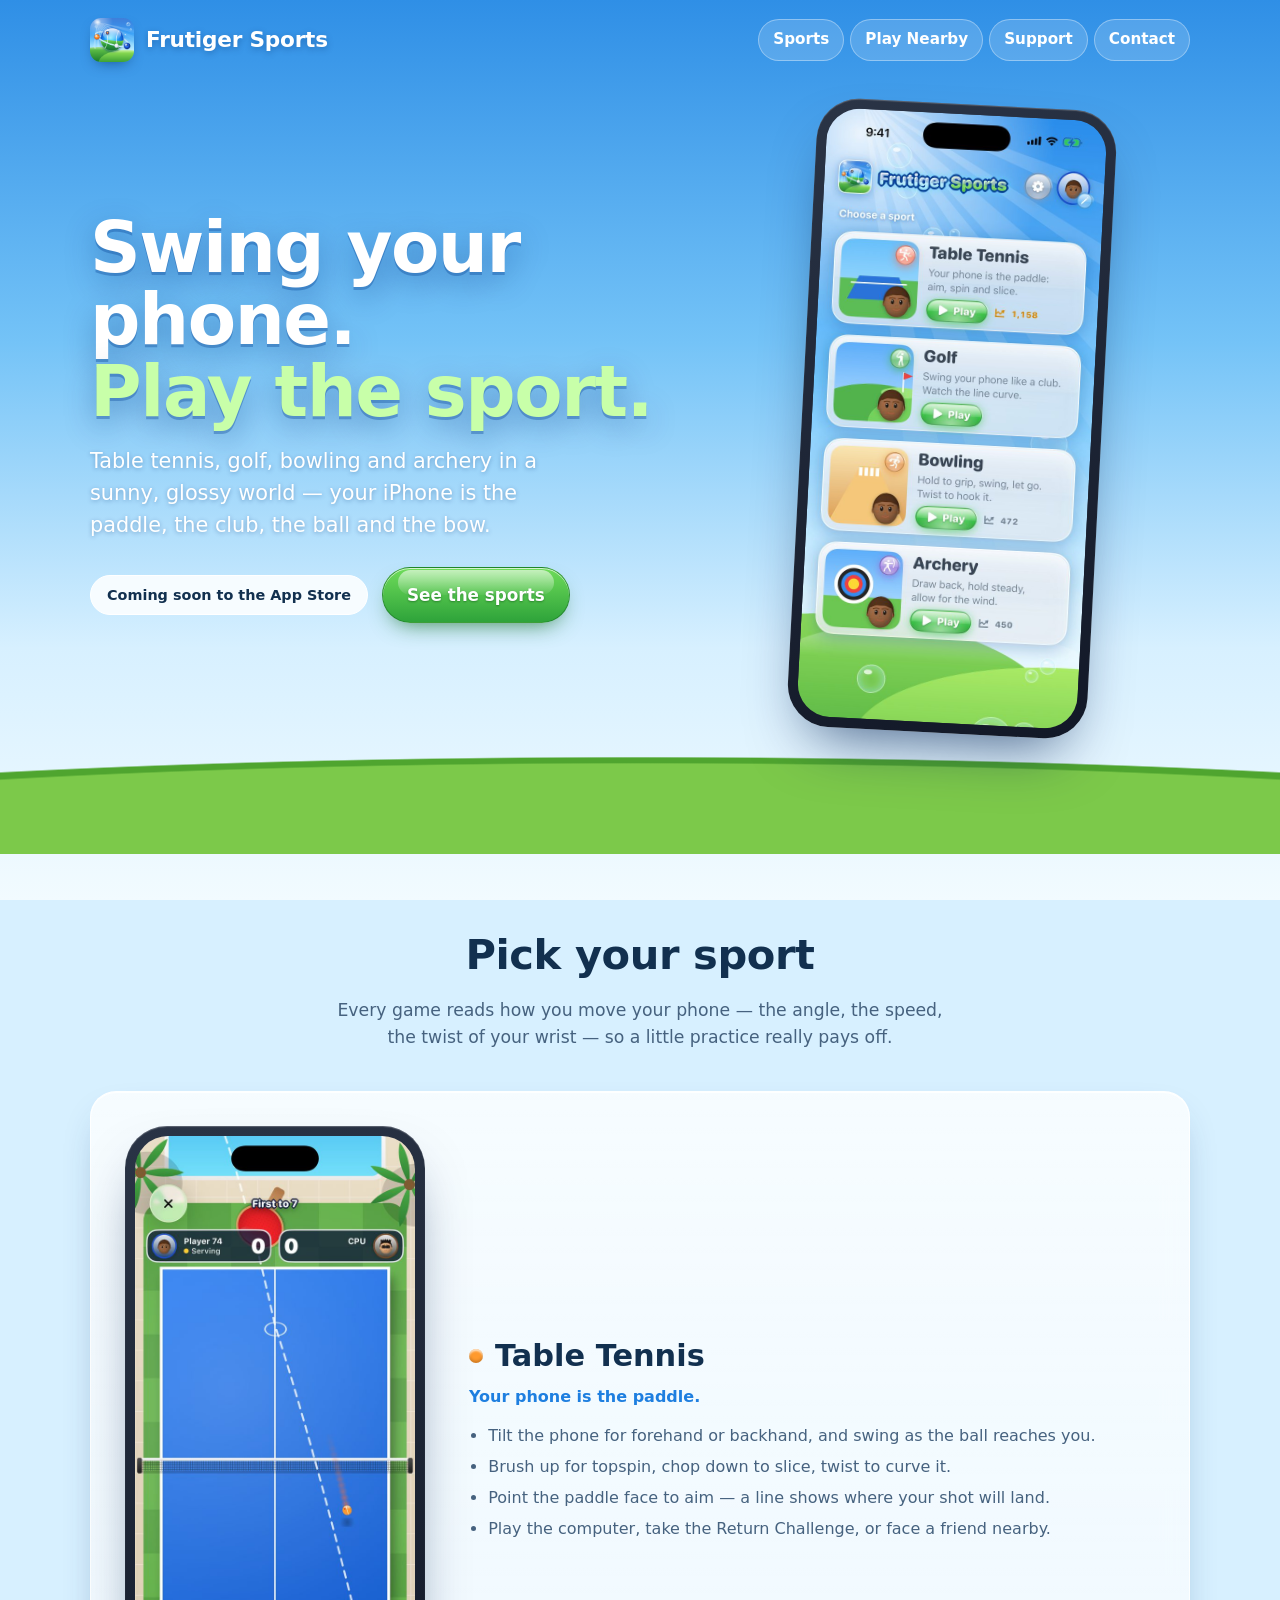
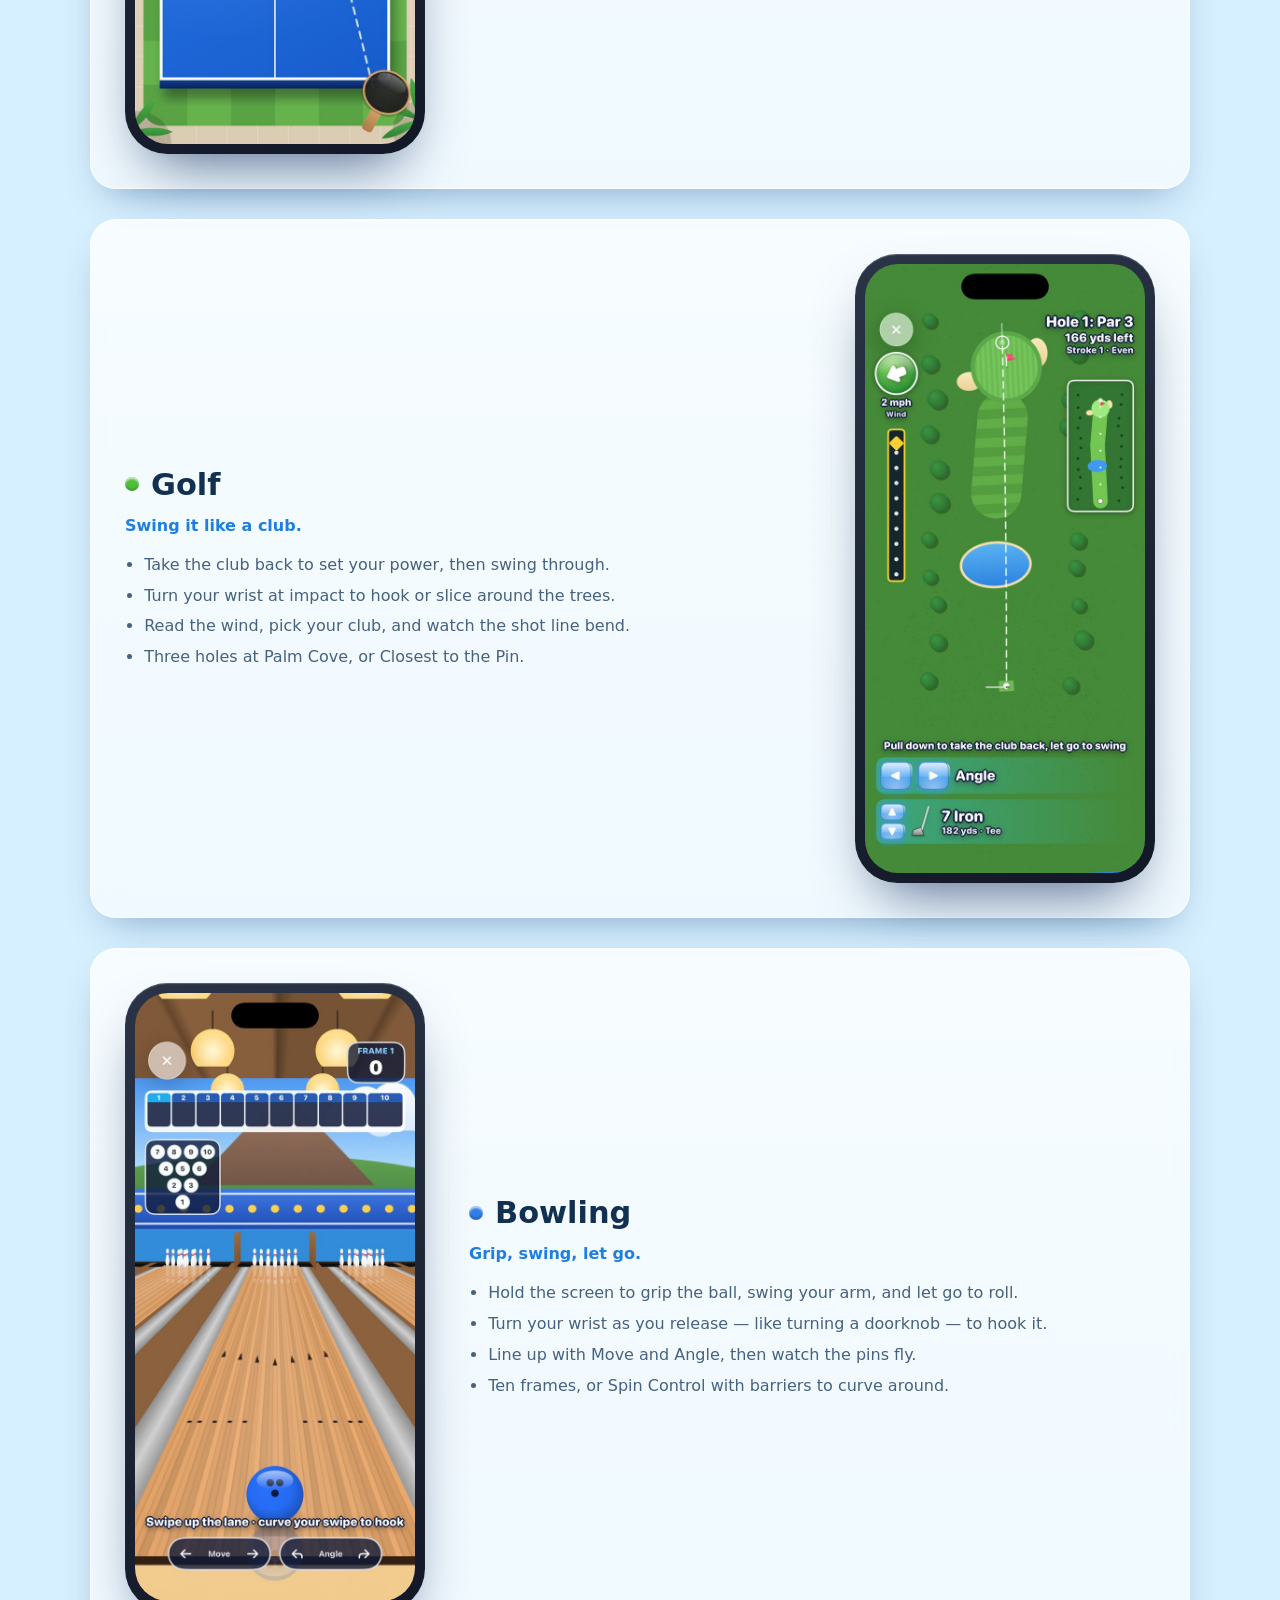
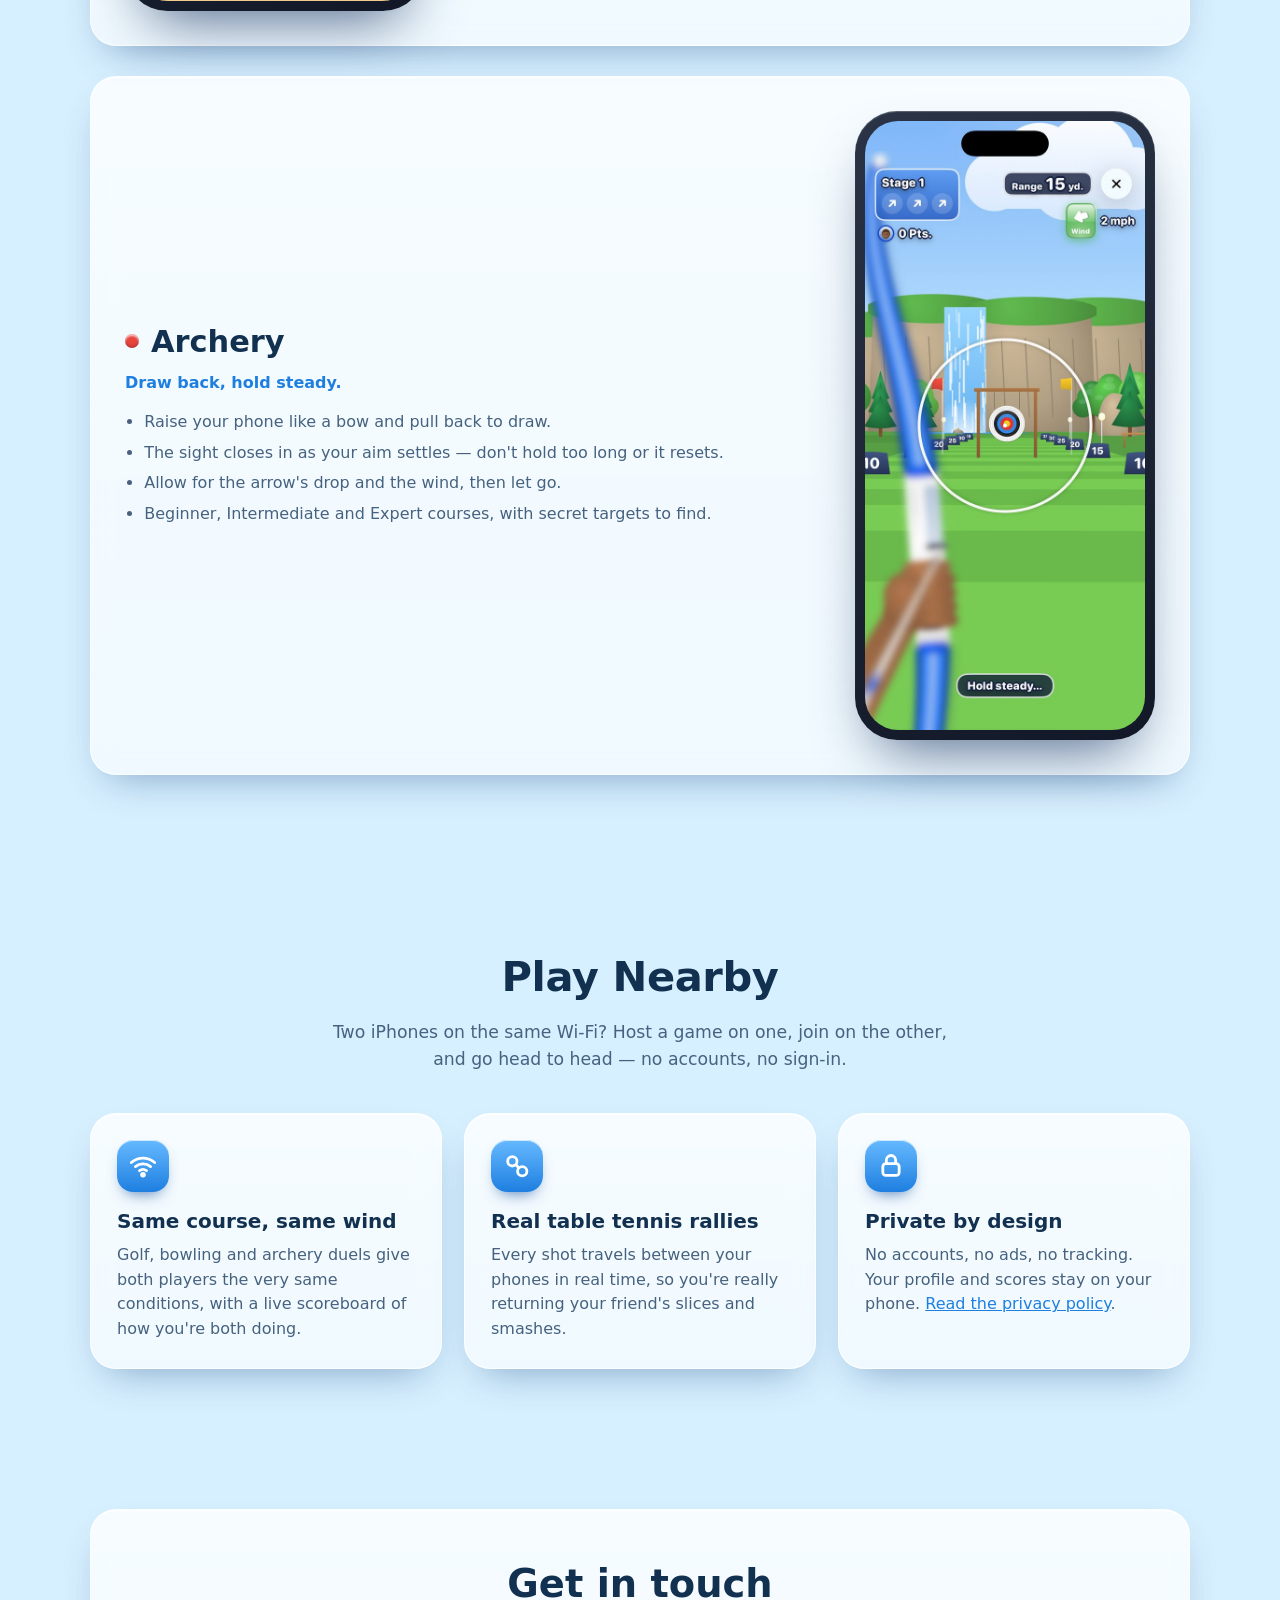
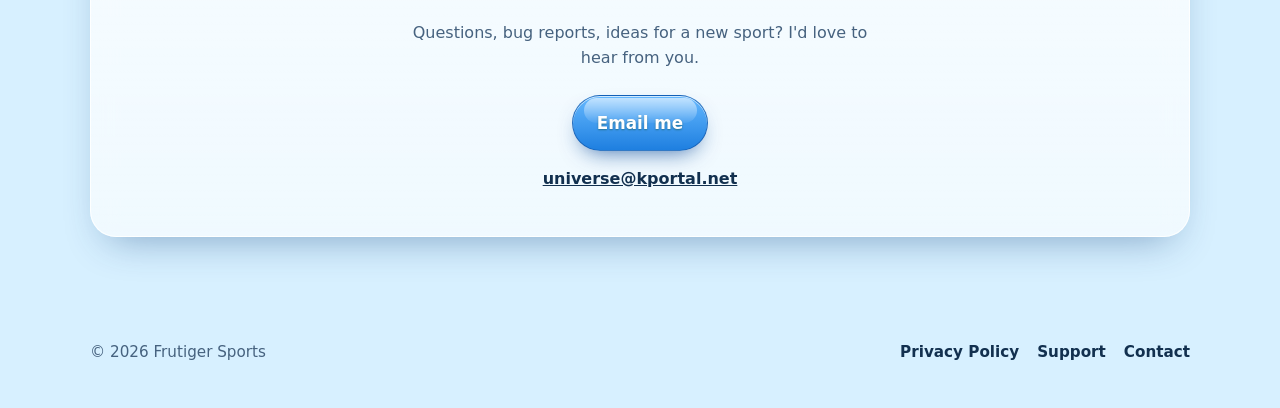
==== index.html @ fa4af1de "update" ====
<!doctype html>
<html lang="en">
<head>
  <meta charset="utf-8">
  <meta name="viewport" content="width=device-width, initial-scale=1">
  <title>Frutiger Sports — Swing your iPhone to play</title>
  <meta name="description" content="Frutiger Sports is a bright, bubbly sports game for iPhone. Swing your phone to play table tennis, golf, bowling and archery — on your own or with a friend nearby.">
  <link rel="canonical" href="https://frutigersports.kportal.net/">
  <link rel="icon" type="image/png" href="assets/favicon.png">
  <link rel="apple-touch-icon" href="assets/apple-touch-icon.png">
  <meta name="theme-color" content="#2f8fe6">
  <meta property="og:type" content="website">
  <meta property="og:title" content="Frutiger Sports">
  <meta property="og:description" content="Swing your iPhone to play table tennis, golf, bowling and archery.">
  <meta property="og:url" content="https://frutigersports.kportal.net/">
  <meta property="og:image" content="https://frutigersports.kportal.net/assets/social-card.jpg">
  <meta name="twitter:card" content="summary_large_image">
  <link rel="stylesheet" href="styles.css">
</head>
<body>
  <div class="bubbles" aria-hidden="true"><span></span><span></span><span></span><span></span><span></span><span></span></div>

  <header class="site-header">
    <div class="wrap">
      <a class="brand" href="./" aria-label="Frutiger Sports home">
        <img src="assets/icon-512.png" alt="" width="44" height="44">
        <span>Frutiger Sports</span>
      </a>
      <nav class="nav" aria-label="Main">
        <a href="#sports">Sports</a>
        <a href="#nearby">Play Nearby</a>
        <a href="support/">Support</a>
        <a href="#contact">Contact</a>
      </nav>
    </div>
  </header>

  <main>
    <section class="hero" aria-labelledby="hero-title">
      <div class="wrap">
        <div>
          <h1 id="hero-title">Swing your phone.<br><span class="green">Play the sport.</span></h1>
          <p class="lede">Table tennis, golf, bowling and archery in a sunny, glossy world — your iPhone is the paddle, the club, the ball and the bow.</p>
          <div class="actions">
            <span class="pill">Coming soon to the App Store</span>
            <a class="button" href="#sports">See the sports</a>
          </div>
        </div>
        <div class="phone">
          <img src="assets/screens/home.jpg" alt="The Frutiger Sports home screen, listing Table Tennis, Golf, Bowling and Archery" width="600" height="1305">
        </div>
      </div>
    </section>

    <section id="sports" aria-labelledby="sports-title">
      <div class="wrap">
        <h2 class="section-title" id="sports-title">Pick your sport</h2>
        <p class="section-sub">Every game reads how you move your phone — the angle, the speed, the twist of your wrist — so a little practice really pays off.</p>

        <article class="sport glass">
          <div class="phone"><img src="assets/screens/tabletennis.jpg" alt="Table tennis: the table from above with your paddle at the bottom and a dashed line showing where your shot will go" width="600" height="1305" loading="lazy"></div>
          <div>
            <h3><span class="dot" style="background:#ff9a2e"></span>Table Tennis</h3>
            <p class="tag">Your phone is the paddle.</p>
            <ul>
              <li>Tilt the phone for forehand or backhand, and swing as the ball reaches you.</li>
              <li>Brush up for topspin, chop down to slice, twist to curve it.</li>
              <li>Point the paddle face to aim — a line shows where your shot will land.</li>
              <li>Play the computer, take the Return Challenge, or face a friend nearby.</li>
            </ul>
          </div>
        </article>

        <article class="sport glass">
          <div class="phone"><img src="assets/screens/golf.jpg" alt="Golf: a hole seen from above with the wind, power meter and course map" width="600" height="1305" loading="lazy"></div>
          <div>
            <h3><span class="dot" style="background:#4fbf3a"></span>Golf</h3>
            <p class="tag">Swing it like a club.</p>
            <ul>
              <li>Take the club back to set your power, then swing through.</li>
              <li>Turn your wrist at impact to hook or slice around the trees.</li>
              <li>Read the wind, pick your club, and watch the shot line bend.</li>
              <li>Three holes at Palm Cove, or Closest to the Pin.</li>
            </ul>
          </div>
        </article>

        <article class="sport glass">
          <div class="phone"><img src="assets/screens/bowling.jpg" alt="Bowling: looking down a glossy lane at the pins, with the ball at the foul line" width="600" height="1305" loading="lazy"></div>
          <div>
            <h3><span class="dot" style="background:#2f7fe6"></span>Bowling</h3>
            <p class="tag">Grip, swing, let go.</p>
            <ul>
              <li>Hold the screen to grip the ball, swing your arm, and let go to roll.</li>
              <li>Turn your wrist as you release — like turning a doorknob — to hook it.</li>
              <li>Line up with Move and Angle, then watch the pins fly.</li>
              <li>Ten frames, or Spin Control with barriers to curve around.</li>
            </ul>
          </div>
        </article>

        <article class="sport glass">
          <div class="phone"><img src="assets/screens/archery.jpg" alt="Archery: aiming at a target through a sight circle, with the bow held out of focus" width="600" height="1305" loading="lazy"></div>
          <div>
            <h3><span class="dot" style="background:#e8453c"></span>Archery</h3>
            <p class="tag">Draw back, hold steady.</p>
            <ul>
              <li>Raise your phone like a bow and pull back to draw.</li>
              <li>The sight closes in as your aim settles — don't hold too long or it resets.</li>
              <li>Allow for the arrow's drop and the wind, then let go.</li>
              <li>Beginner, Intermediate and Expert courses, with secret targets to find.</li>
            </ul>
          </div>
        </article>
      </div>
    </section>

    <section id="nearby" aria-labelledby="nearby-title">
      <div class="wrap">
        <h2 class="section-title" id="nearby-title">Play Nearby</h2>
        <p class="section-sub">Two iPhones on the same Wi‑Fi? Host a game on one, join on the other, and go head to head — no accounts, no sign‑in.</p>
        <div class="features">
          <div class="feature glass">
            <div class="icon" aria-hidden="true">
              <svg width="28" height="28" viewBox="0 0 24 24" fill="none" stroke="currentColor" stroke-width="2.4" stroke-linecap="round"><path d="M2 9a15 15 0 0 1 20 0"/><path d="M5.5 12.5a10 10 0 0 1 13 0"/><path d="M9 16a5 5 0 0 1 6 0"/><circle cx="12" cy="19.5" r="1.2" fill="currentColor"/></svg>
            </div>
            <h3>Same course, same wind</h3>
            <p>Golf, bowling and archery duels give both players the very same conditions, with a live scoreboard of how you're both doing.</p>
          </div>
          <div class="feature glass">
            <div class="icon" aria-hidden="true">
              <svg width="28" height="28" viewBox="0 0 24 24" fill="none" stroke="currentColor" stroke-width="2.4" stroke-linecap="round"><circle cx="8" cy="8" r="4"/><circle cx="16.5" cy="16.5" r="4"/><path d="M11 11l2.5 2.5"/></svg>
            </div>
            <h3>Real table tennis rallies</h3>
            <p>Every shot travels between your phones in real time, so you're really returning your friend's slices and smashes.</p>
          </div>
          <div class="feature glass">
            <div class="icon" aria-hidden="true">
              <svg width="28" height="28" viewBox="0 0 24 24" fill="none" stroke="currentColor" stroke-width="2.4" stroke-linecap="round" stroke-linejoin="round"><rect x="5" y="10" width="14" height="10" rx="2.5"/><path d="M8 10V7a4 4 0 0 1 8 0v3"/></svg>
            </div>
            <h3>Private by design</h3>
            <p>No accounts, no ads, no tracking. Your profile and scores stay on your phone. <a href="privacy/">Read the privacy policy</a>.</p>
          </div>
        </div>
      </div>
    </section>

    <section id="contact" aria-labelledby="contact-title">
      <div class="wrap">
        <div class="contact glass">
          <h2 id="contact-title">Get in touch</h2>
          <p>Questions, bug reports, ideas for a new sport? I'd love to hear from you.</p>
          <a class="button blue" href="mailto:universe@kportal.net?subject=Frutiger%20Sports">Email me</a>
          <a class="email" href="mailto:universe@kportal.net?subject=Frutiger%20Sports">universe@kportal.net</a>
        </div>
      </div>
    </section>
  </main>

  <footer class="site-footer">
    <div class="wrap">
      <span>© 2026 Frutiger Sports</span>
      <nav aria-label="Footer">
        <a href="privacy/">Privacy Policy</a>
        <a href="support/">Support</a>
        <a href="mailto:universe@kportal.net?subject=Frutiger%20Sports">Contact</a>
      </nav>
    </div>
  </footer>
</body>
</html>
---- styles.css ----
/* Frutiger Sports — site styles. Sky, glass and glossy buttons, like the app. No external fonts or scripts. */

:root {
  color-scheme: light;
  --sky-top: #2f8fe6;
  --sky-mid: #74c3f7;
  --sky-low: #d7f0ff;
  --grass: #7cc94a;
  --grass-deep: #4fa52f;
  --ink: #12304f;
  --ink-soft: #46627f;
  --glass: rgba(255, 255, 255, 0.62);
  --glass-edge: rgba(255, 255, 255, 0.85);
  --accent: #1e7fe0;
  --green-top: #6fdc5a;
  --green-bot: #2ea33a;
  --radius: 26px;
  --shadow: 0 18px 40px -18px rgba(10, 60, 120, 0.45);
  --font: ui-rounded, "SF Pro Rounded", "Nunito", "Varela Round", system-ui, -apple-system, "Segoe UI", Roboto, sans-serif;
}

* { box-sizing: border-box; }

html { scroll-behavior: smooth; }

body {
  margin: 0;
  font-family: var(--font);
  color: var(--ink);
  background: linear-gradient(180deg, var(--sky-top) 0%, var(--sky-mid) 38%, var(--sky-low) 72%, #f2fbff 100%) fixed;
  background-color: var(--sky-low);
  line-height: 1.55;
  -webkit-font-smoothing: antialiased;
  overflow-x: hidden;
}

img { max-width: 100%; display: block; }

a { color: var(--accent); }

.wrap { width: min(1100px, 100% - 32px); margin-inline: auto; }

/* Floating bubbles behind everything. */
.bubbles { position: fixed; inset: 0; pointer-events: none; z-index: 0; overflow: hidden; }
.bubbles span {
  position: absolute;
  bottom: -120px;
  border-radius: 50%;
  background: radial-gradient(circle at 32% 28%, rgba(255,255,255,0.95) 0 9%, rgba(255,255,255,0.18) 22%, rgba(255,255,255,0.06) 60%, rgba(255,255,255,0.35) 100%);
  border: 1px solid rgba(255, 255, 255, 0.55);
  animation: rise linear infinite;
}
.bubbles span:nth-child(1) { left: 6%;  width: 46px; height: 46px; animation-duration: 19s; }
.bubbles span:nth-child(2) { left: 22%; width: 22px; height: 22px; animation-duration: 14s; animation-delay: -6s; }
.bubbles span:nth-child(3) { left: 41%; width: 64px; height: 64px; animation-duration: 24s; animation-delay: -12s; }
.bubbles span:nth-child(4) { left: 63%; width: 30px; height: 30px; animation-duration: 17s; animation-delay: -3s; }
.bubbles span:nth-child(5) { left: 80%; width: 52px; height: 52px; animation-duration: 21s; animation-delay: -9s; }
.bubbles span:nth-child(6) { left: 92%; width: 18px; height: 18px; animation-duration: 13s; animation-delay: -5s; }
@keyframes rise {
  from { transform: translateY(0) translateX(0); opacity: 0; }
  10% { opacity: 1; }
  to { transform: translateY(-115vh) translateX(30px); opacity: 0.2; }
}
@media (prefers-reduced-motion: reduce) {
  .bubbles span { animation: none; display: none; }
  html { scroll-behavior: auto; }
}

main, header, footer { position: relative; z-index: 1; }

/* Header */
.site-header { padding: 18px 0; }
.site-header .wrap { display: flex; align-items: center; justify-content: space-between; gap: 16px; flex-wrap: wrap; }
.brand { display: flex; align-items: center; gap: 12px; text-decoration: none; color: #fff; }
.brand img { width: 44px; height: 44px; border-radius: 11px; box-shadow: 0 6px 14px -6px rgba(0, 40, 90, 0.6); }
.brand span { font-size: 1.35rem; font-weight: 800; letter-spacing: -0.01em; text-shadow: 0 2px 6px rgba(0, 50, 110, 0.35); }
.nav { display: flex; gap: 6px; flex-wrap: wrap; }
.nav a {
  color: #fff; text-decoration: none; font-weight: 700; font-size: 0.95rem;
  padding: 8px 14px; border-radius: 999px;
  background: rgba(255, 255, 255, 0.16); border: 1px solid rgba(255, 255, 255, 0.35);
}
.nav a:hover, .nav a:focus-visible { background: rgba(255, 255, 255, 0.3); }

/* Glass panel */
.glass {
  background: linear-gradient(180deg, rgba(255,255,255,0.78), var(--glass));
  border: 1px solid var(--glass-edge);
  border-radius: var(--radius);
  box-shadow: var(--shadow), inset 0 1px 0 rgba(255, 255, 255, 0.9);
  -webkit-backdrop-filter: blur(14px);
  backdrop-filter: blur(14px);
}

/* Glossy buttons */
.button {
  display: inline-flex; align-items: center; gap: 10px;
  padding: 14px 24px; border-radius: 999px;
  font-weight: 800; font-size: 1.05rem; text-decoration: none; color: #fff;
  background: linear-gradient(180deg, var(--green-top), var(--green-bot));
  border: 1px solid rgba(20, 110, 30, 0.55);
  box-shadow: 0 10px 22px -10px rgba(20, 110, 30, 0.8), inset 0 1px 0 rgba(255, 255, 255, 0.7);
  text-shadow: 0 1px 2px rgba(0, 60, 10, 0.4);
  position: relative; overflow: hidden;
}
.button::before {
  content: ""; position: absolute; left: 8%; right: 8%; top: 2px; height: 46%;
  border-radius: 999px; background: linear-gradient(180deg, rgba(255,255,255,0.6), rgba(255,255,255,0.05));
}
.button:hover { filter: brightness(1.05); }
.button.blue {
  background: linear-gradient(180deg, #66b9ff, #1e7fe0);
  border-color: rgba(10, 70, 150, 0.55);
  box-shadow: 0 10px 22px -10px rgba(10, 70, 150, 0.8), inset 0 1px 0 rgba(255, 255, 255, 0.7);
}
.pill {
  display: inline-block; padding: 8px 16px; border-radius: 999px;
  background: rgba(255, 255, 255, 0.85); color: var(--ink); font-weight: 800; font-size: 0.9rem;
  border: 1px solid #fff;
}

/* Hero */
.hero { padding: 24px 0 120px; position: relative; }
.hero .wrap { display: grid; grid-template-columns: 1.1fr 0.9fr; gap: 40px; align-items: center; }
.hero h1 {
  font-size: clamp(2.6rem, 6.5vw, 4.4rem); line-height: 1.02; margin: 0 0 16px; letter-spacing: -0.02em;
  color: #fff; text-shadow: 0 3px 0 rgba(10, 70, 150, 0.35), 0 10px 30px rgba(0, 50, 120, 0.35);
}
.hero h1 .green { color: #c8ffa9; }
.hero p.lede { font-size: clamp(1.1rem, 2.4vw, 1.3rem); color: #fff; max-width: 34ch; margin: 0 0 26px; text-shadow: 0 1px 4px rgba(0, 50, 110, 0.35); }
.hero .actions { display: flex; gap: 14px; flex-wrap: wrap; align-items: center; }
.hero::after {
  content: ""; position: absolute; left: -10%; right: -10%; bottom: -1px; height: 150px; z-index: -1;
  background: radial-gradient(120% 100% at 50% 100%, var(--grass) 0 60%, transparent 61%),
              radial-gradient(120% 100% at 50% 100%, var(--grass-deep) 0 64%, transparent 65%);
}

/* Phones */
.phone {
  position: relative; border-radius: 42px; padding: 10px;
  background: linear-gradient(160deg, #2a3446, #121827);
  box-shadow: 0 30px 60px -24px rgba(0, 30, 80, 0.7), inset 0 1px 1px rgba(255, 255, 255, 0.25);
  width: min(300px, 100%); margin-inline: auto;
}
.phone img { border-radius: 33px; width: 100%; height: auto; }
.hero .phone { transform: rotate(3deg); }

/* Sections */
section { padding: 70px 0; }
.section-title { text-align: center; margin: 0 0 10px; font-size: clamp(1.9rem, 4vw, 2.6rem); letter-spacing: -0.01em; }
.section-sub { text-align: center; color: var(--ink-soft); margin: 0 auto 40px; max-width: 56ch; font-size: 1.08rem; }

.sport {
  display: grid; grid-template-columns: 300px 1fr; gap: 44px; align-items: center;
  padding: 34px; margin-bottom: 30px;
}
.sport:nth-of-type(even) { grid-template-columns: 1fr 300px; }
.sport:nth-of-type(even) .phone { order: 2; }
.sport h3 { font-size: 1.9rem; margin: 0 0 6px; display: flex; align-items: center; gap: 12px; }
.sport .tag { color: var(--accent); font-weight: 800; margin: 0 0 14px; }
.sport ul { margin: 0; padding-left: 1.2em; color: var(--ink-soft); }
.sport li { margin: 6px 0; }
.dot { width: 14px; height: 14px; border-radius: 50%; display: inline-block; box-shadow: inset 0 -2px 3px rgba(0,0,0,0.2), inset 0 2px 2px rgba(255,255,255,0.7); }

.features { display: grid; grid-template-columns: repeat(3, 1fr); gap: 22px; }
.feature { padding: 26px; }
.feature h3 { margin: 0 0 6px; font-size: 1.25rem; }
.feature p { margin: 0; color: var(--ink-soft); }
.feature .icon {
  width: 52px; height: 52px; border-radius: 16px; display: grid; place-items: center; margin-bottom: 14px;
  font-size: 1.6rem; color: #fff;
  background: linear-gradient(180deg, #66b9ff, #1e7fe0);
  box-shadow: 0 8px 16px -8px rgba(10, 70, 150, 0.8), inset 0 1px 0 rgba(255, 255, 255, 0.7);
}

.contact { text-align: center; padding: 44px 28px; }
.contact h2 { margin: 0 0 8px; font-size: clamp(1.8rem, 4vw, 2.4rem); }
.contact p { color: var(--ink-soft); margin: 0 auto 24px; max-width: 48ch; }
.contact .email { display: block; margin-top: 16px; font-weight: 800; color: var(--ink); word-break: break-all; }

/* Document pages (privacy, support) */
.doc { padding: 40px clamp(20px, 5vw, 56px); margin: 10px auto 70px; max-width: 820px; }
.doc h1 { font-size: clamp(2rem, 5vw, 2.8rem); margin: 0 0 4px; letter-spacing: -0.01em; }
.doc .updated { color: var(--ink-soft); margin: 0 0 28px; }
.doc h2 { font-size: 1.35rem; margin: 34px 0 8px; }
.doc p, .doc li { color: #23405d; }
.doc ul { padding-left: 1.25em; }
.doc li { margin: 6px 0; }
.summary { background: rgba(124, 201, 74, 0.16); border: 1px solid rgba(79, 165, 47, 0.35); border-radius: 18px; padding: 16px 20px; }
.summary p { margin: 0; color: #24451a; font-weight: 600; }
.faq details { border-top: 1px solid rgba(18, 48, 79, 0.12); padding: 14px 0; }
.faq details:last-of-type { border-bottom: 1px solid rgba(18, 48, 79, 0.12); }
.faq summary { cursor: pointer; font-weight: 800; color: var(--ink); }
.faq details p { margin: 10px 0 0; }

/* Footer */
.site-footer { padding: 34px 0 44px; color: var(--ink-soft); font-size: 0.95rem; }
.site-footer .wrap { display: flex; justify-content: space-between; gap: 16px; flex-wrap: wrap; }
.site-footer nav { display: flex; gap: 18px; flex-wrap: wrap; }
.site-footer a { color: var(--ink); font-weight: 700; text-decoration: none; }
.site-footer a:hover { text-decoration: underline; }

:focus-visible { outline: 3px solid #ffd54a; outline-offset: 3px; }

/* Phones and small tablets */
@media (max-width: 860px) {
  .hero .wrap { grid-template-columns: 1fr; text-align: center; }
  .hero p.lede { margin-inline: auto; }
  .hero .actions { justify-content: center; }
  .hero .phone { transform: none; width: min(260px, 80%); }
  .sport, .sport:nth-of-type(even) { grid-template-columns: 1fr; padding: 24px 18px; gap: 26px; }
  .sport:nth-of-type(even) .phone { order: 0; }
  .sport .phone { width: min(240px, 78%); }
  .features { grid-template-columns: 1fr; }
  section { padding: 50px 0; }
}
@media (max-width: 480px) {
  .nav a { padding: 7px 11px; font-size: 0.88rem; }
  .brand span { font-size: 1.15rem; }
}
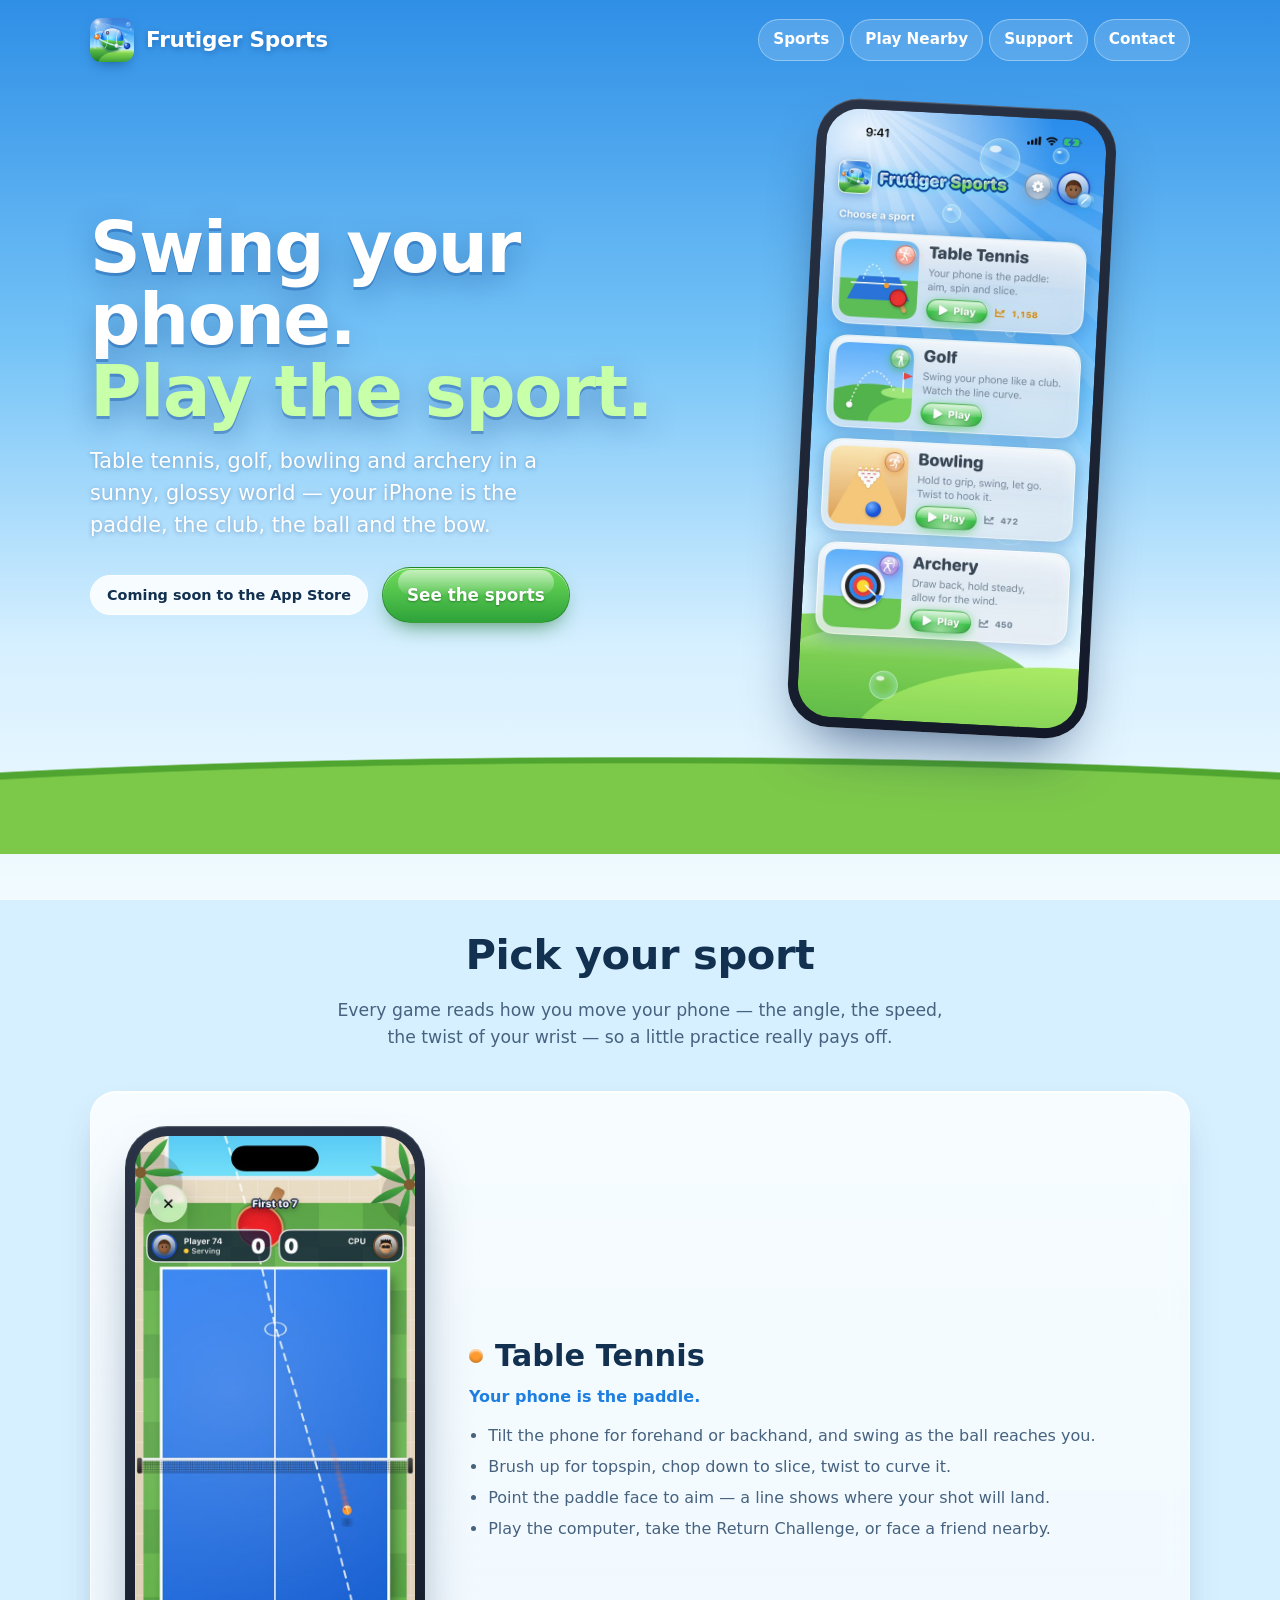
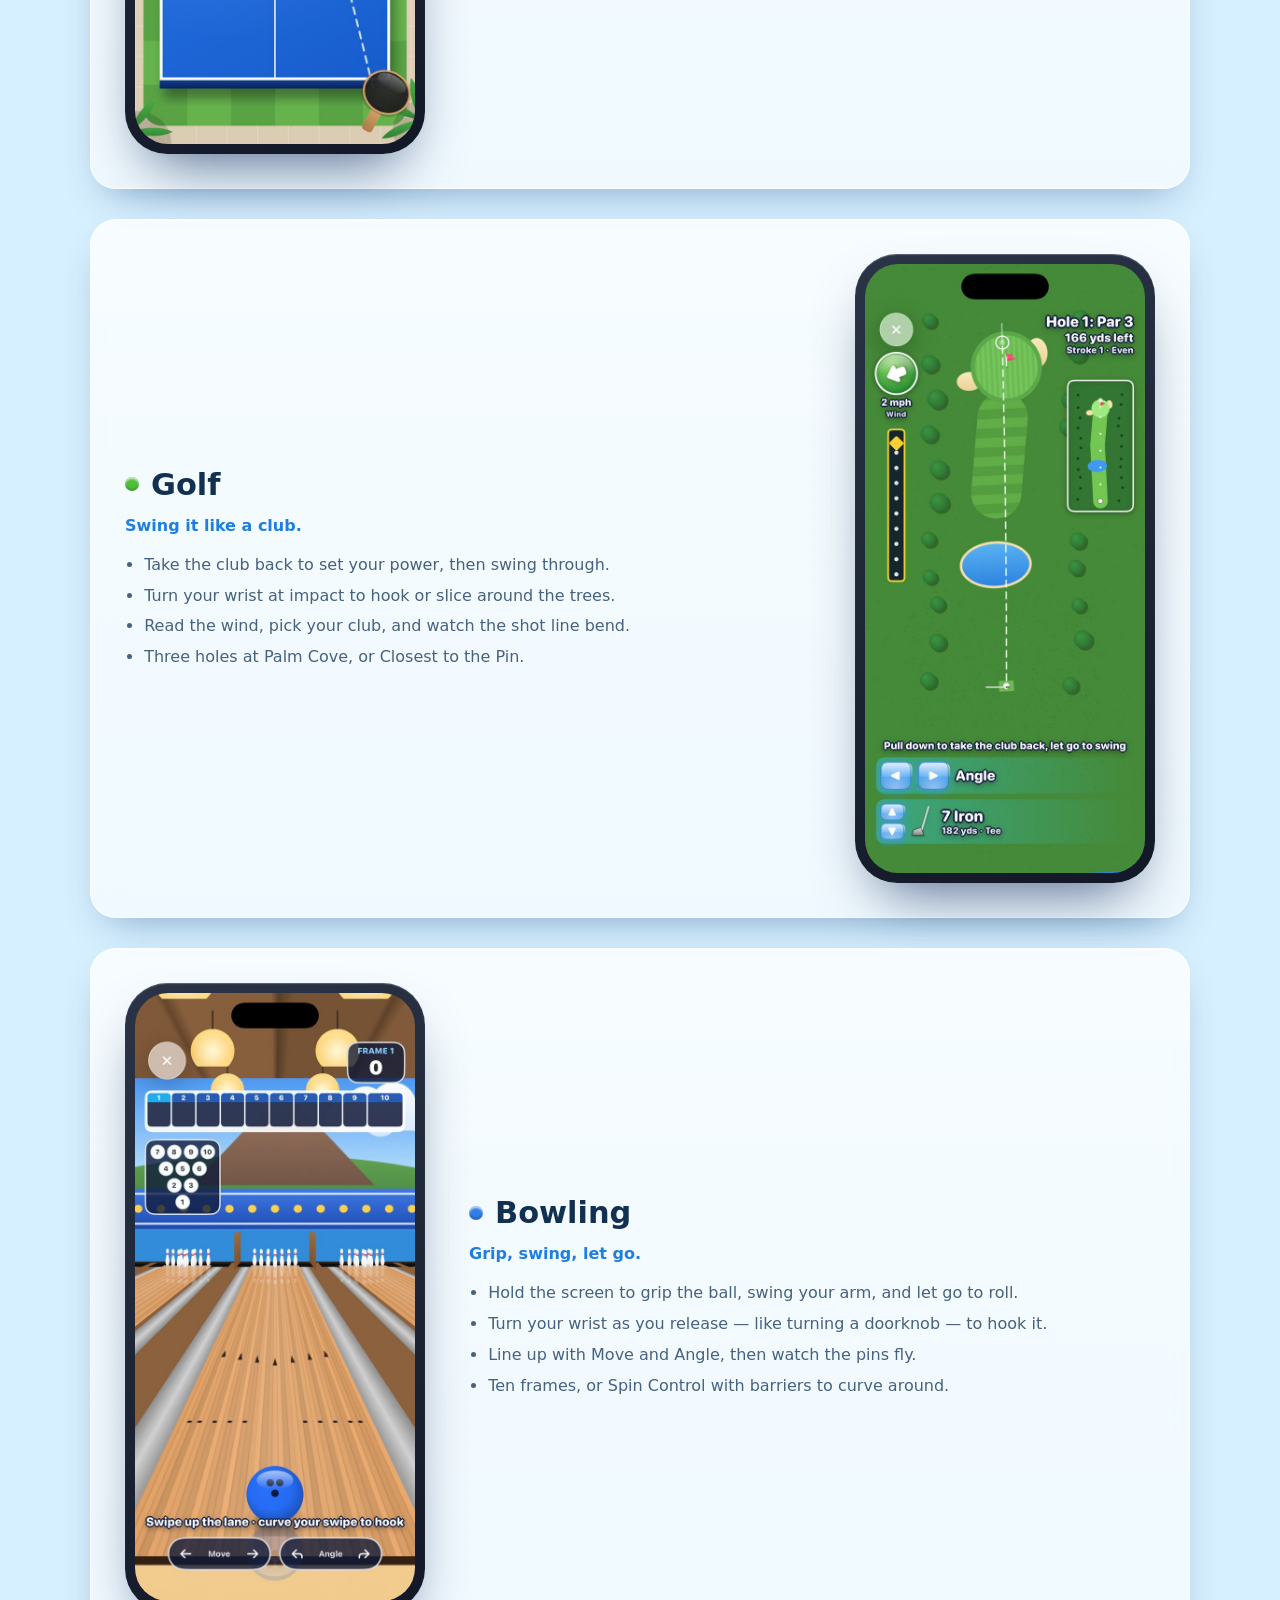
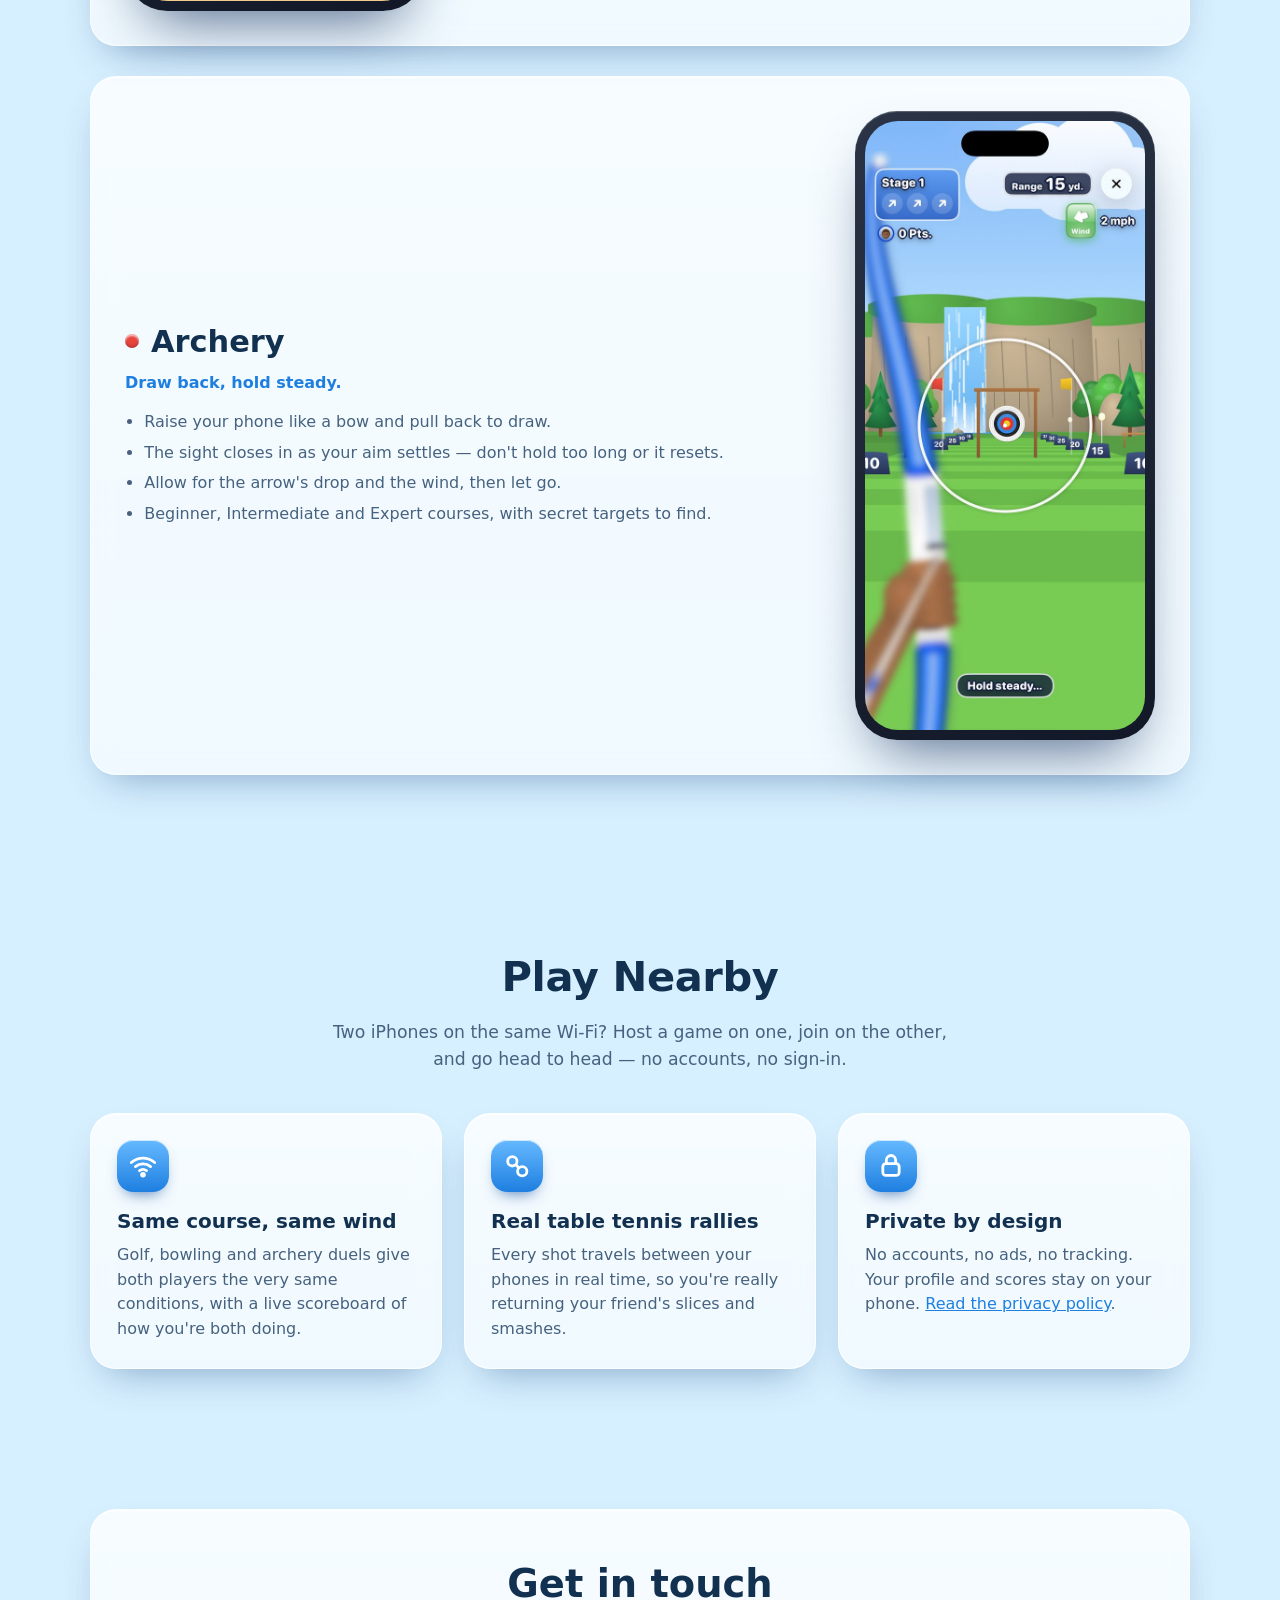
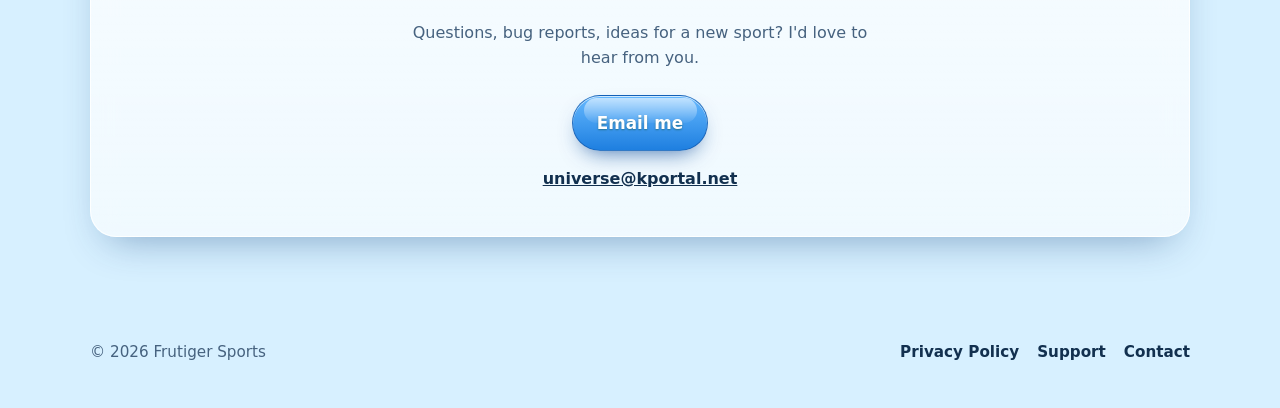
==== commit d1b4c15e: "Ask search engines not to index the site Co-Authored-By: Claude Opus 5.5 <noreply@anthropic.com>" ====
--- a/index.html
+++ b/index.html
@@ -2,6 +2,7 @@
 <html lang="en">
 <head>
   <meta charset="utf-8">
+  <meta name="robots" content="noindex">
   <meta name="viewport" content="width=device-width, initial-scale=1">
   <title>Frutiger Sports — Swing your iPhone to play</title>
   <meta name="description" content="Frutiger Sports is a bright, bubbly sports game for iPhone. Swing your phone to play table tennis, golf, bowling and archery — on your own or with a friend nearby.">
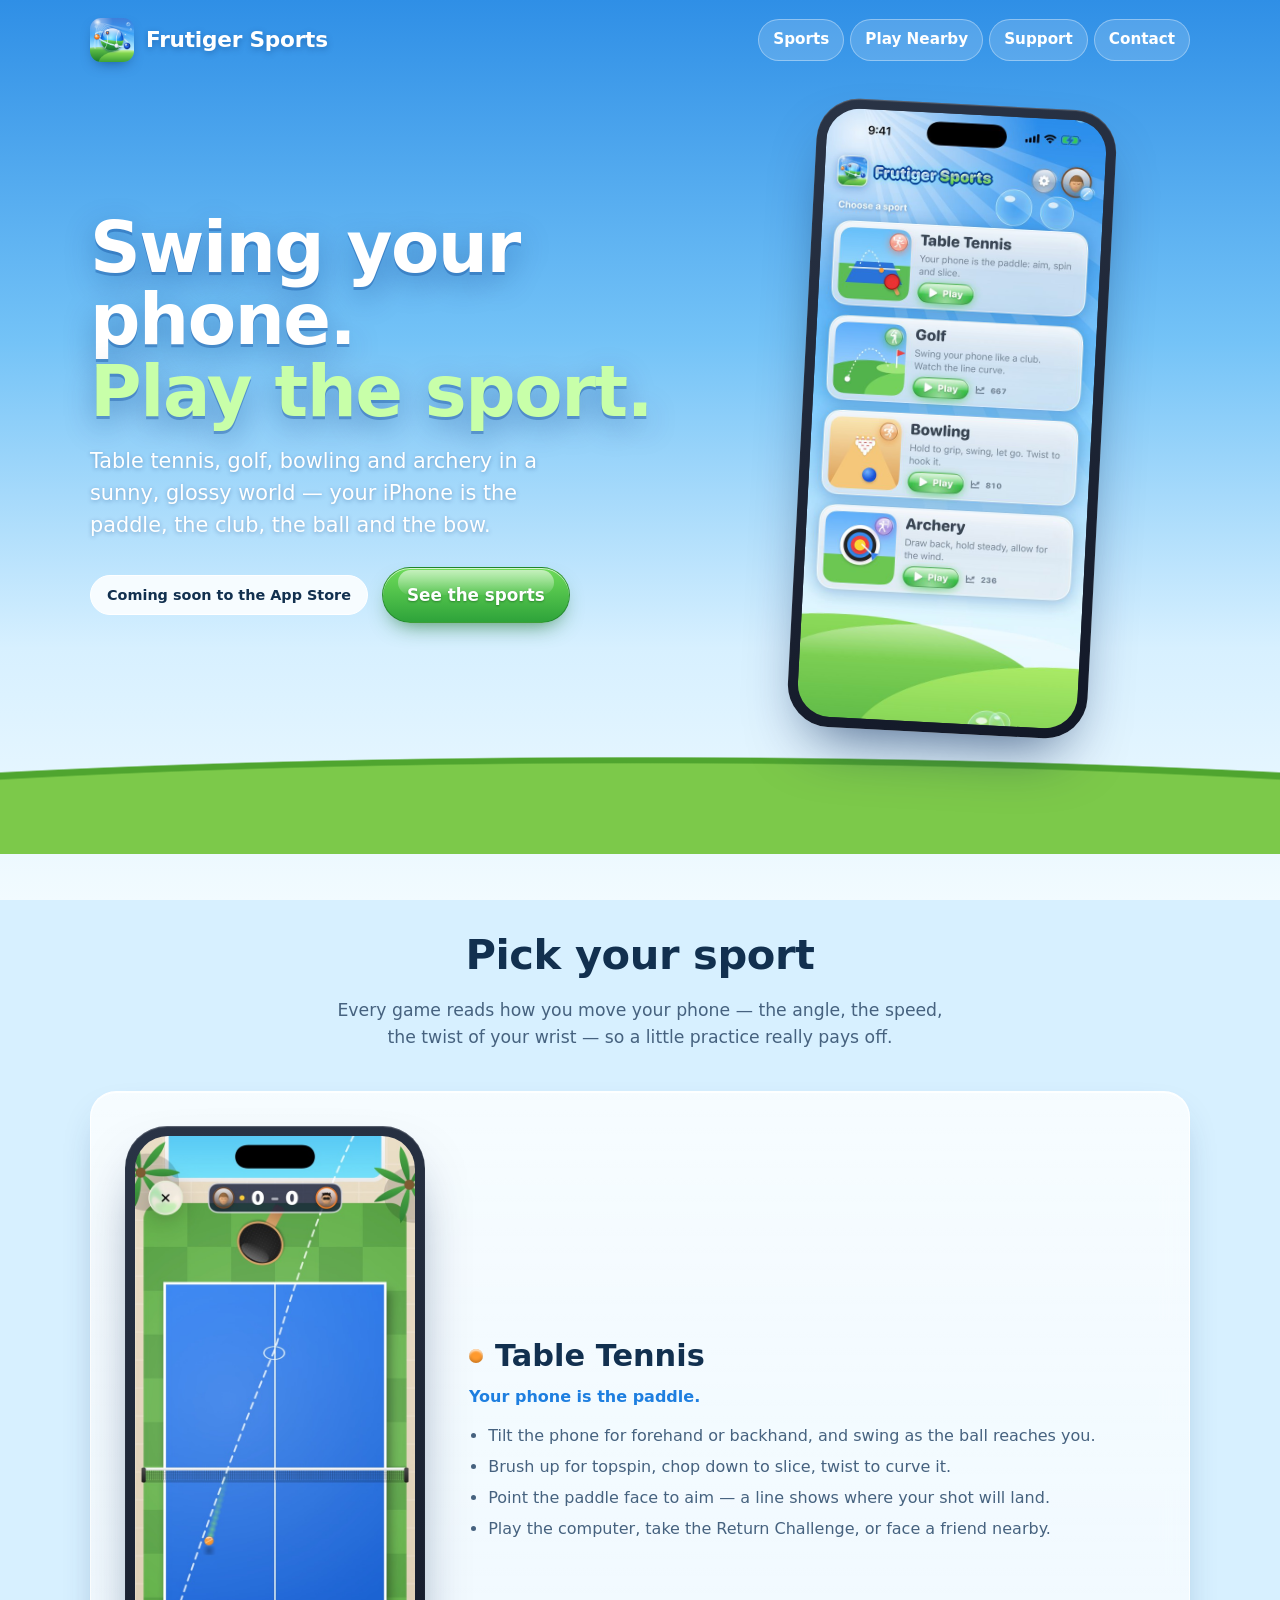
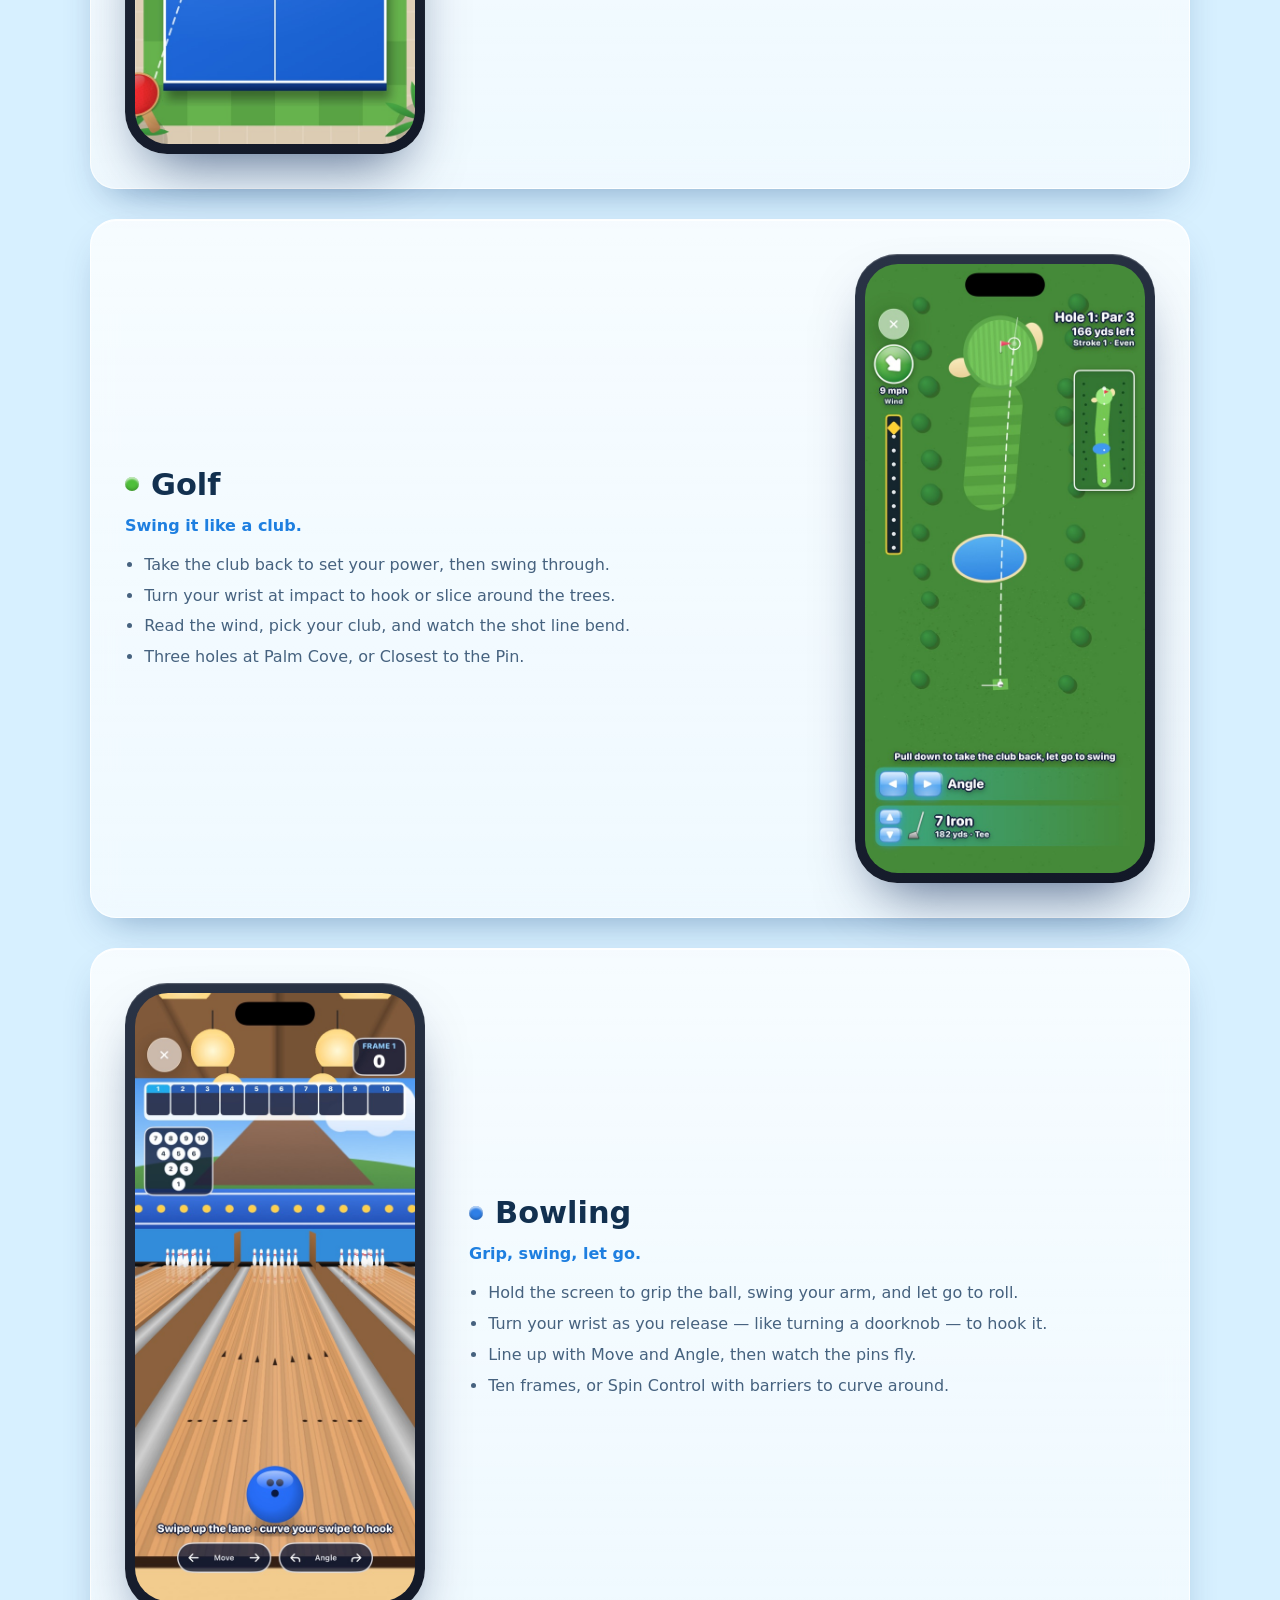
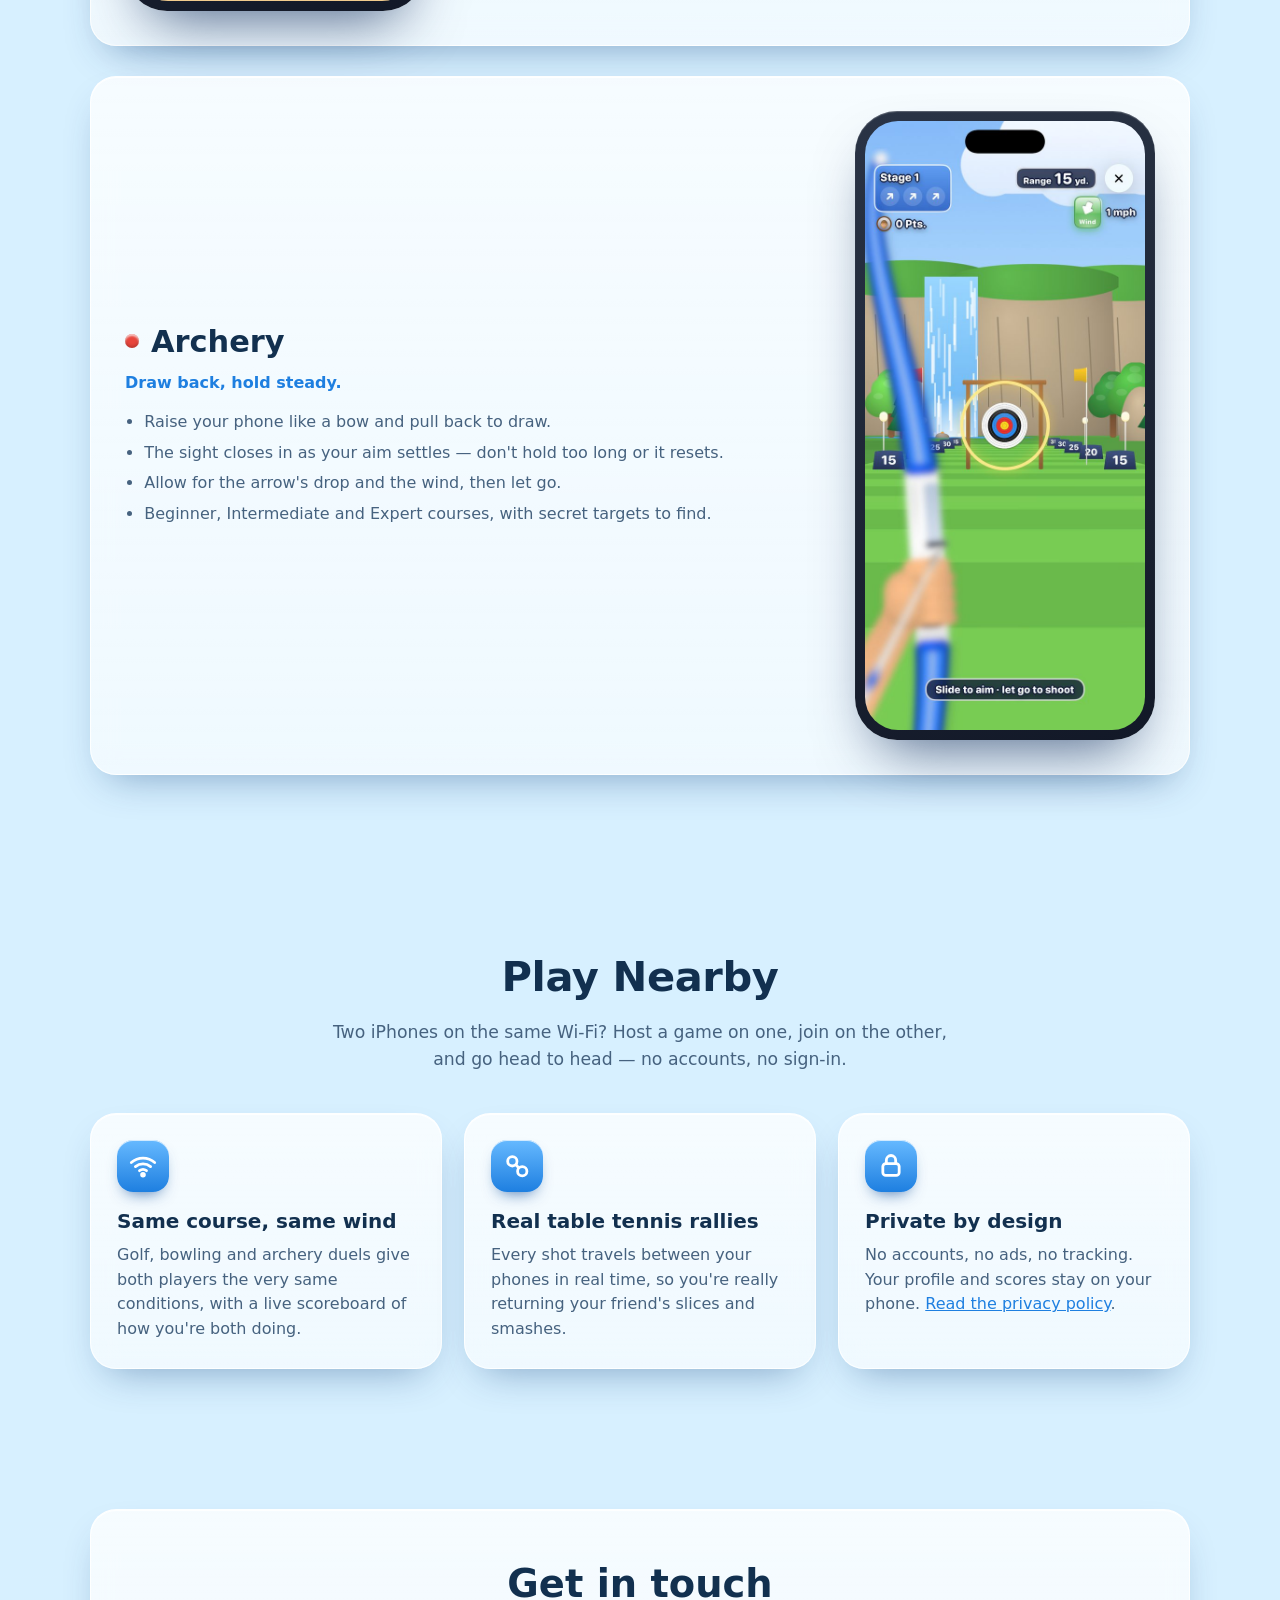
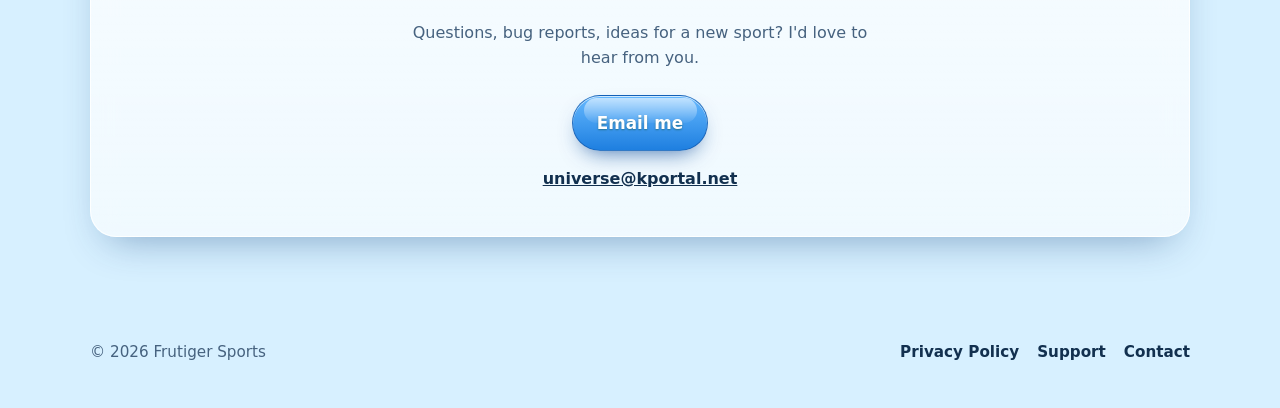
==== commit 23798047: "Use the www address in page links; refresh app screenshots The site is served at www.frutigersports." ====
--- a/index.html
+++ b/index.html
@@ -6,15 +6,15 @@
   <meta name="viewport" content="width=device-width, initial-scale=1">
   <title>Frutiger Sports — Swing your iPhone to play</title>
   <meta name="description" content="Frutiger Sports is a bright, bubbly sports game for iPhone. Swing your phone to play table tennis, golf, bowling and archery — on your own or with a friend nearby.">
-  <link rel="canonical" href="https://frutigersports.kportal.net/">
+  <link rel="canonical" href="https://www.frutigersports.kportal.net/">
   <link rel="icon" type="image/png" href="assets/favicon.png">
   <link rel="apple-touch-icon" href="assets/apple-touch-icon.png">
   <meta name="theme-color" content="#2f8fe6">
   <meta property="og:type" content="website">
   <meta property="og:title" content="Frutiger Sports">
   <meta property="og:description" content="Swing your iPhone to play table tennis, golf, bowling and archery.">
-  <meta property="og:url" content="https://frutigersports.kportal.net/">
-  <meta property="og:image" content="https://frutigersports.kportal.net/assets/social-card.jpg">
+  <meta property="og:url" content="https://www.frutigersports.kportal.net/">
+  <meta property="og:image" content="https://www.frutigersports.kportal.net/assets/social-card.jpg">
   <meta name="twitter:card" content="summary_large_image">
   <link rel="stylesheet" href="styles.css">
 </head>
